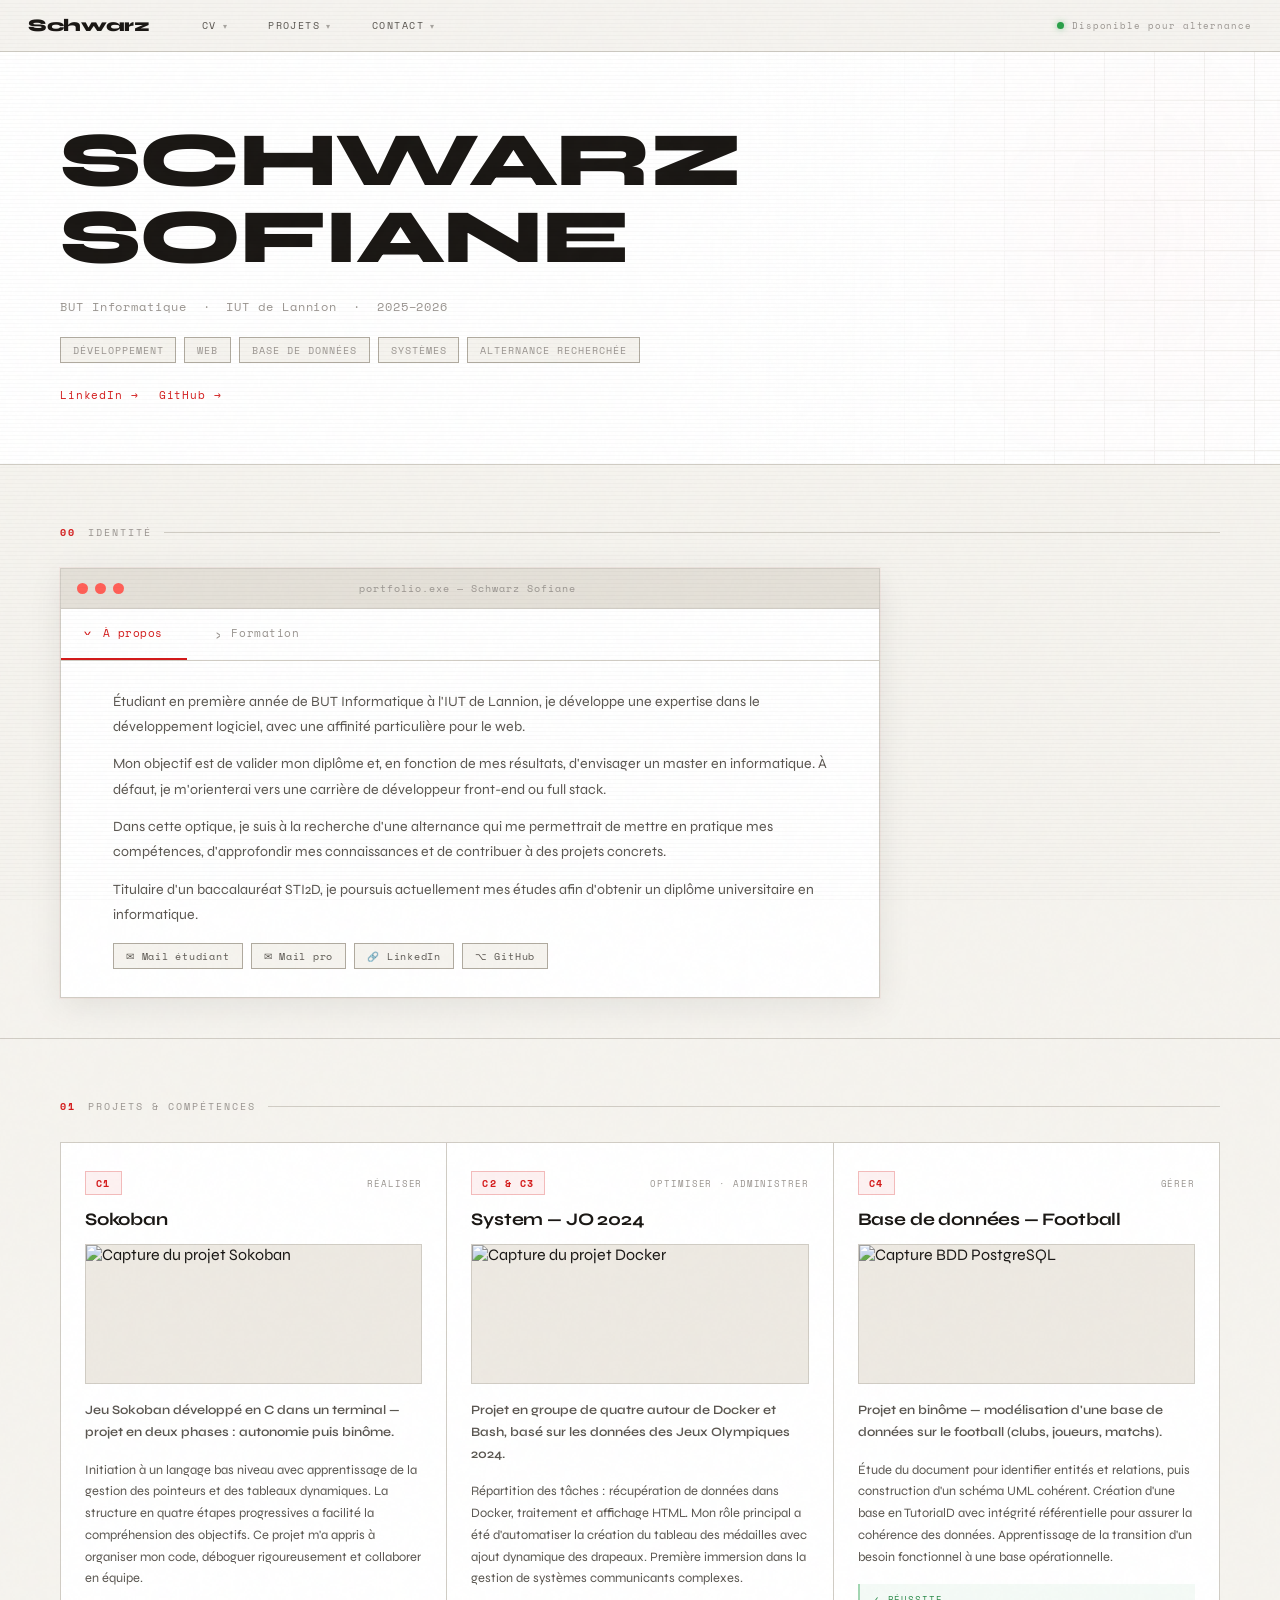
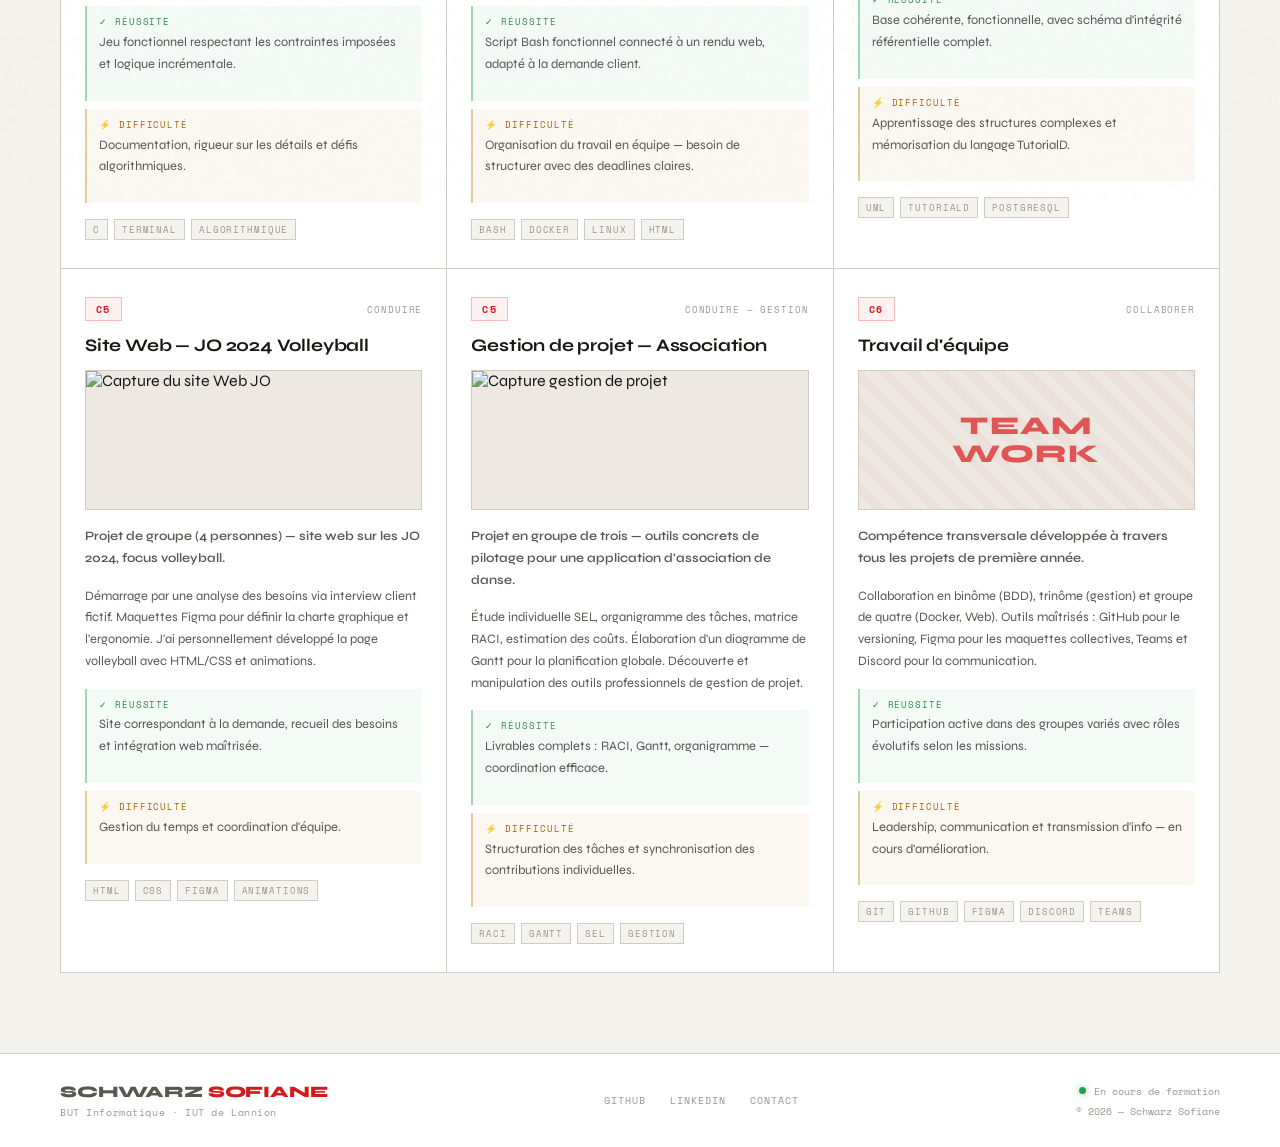
==== index.html @ cd6596d2 "Rename index copy.html to index.html" ====
<!DOCTYPE html>
<html lang="fr">

<head>
   <meta charset="UTF-8">
   <meta name="viewport" content="width=device-width, initial-scale=1.0">
   <title>Schwarz Sofiane — Portfolio</title>
   <link rel="preconnect" href="https://fonts.googleapis.com">
   <link rel="preconnect" href="https://fonts.gstatic.com" crossorigin>
   <link href="https://fonts.googleapis.com/css2?family=Space+Mono:ital,wght@0,400;0,700;1,400&family=Syne:wght@400;600;700;800&display=swap" rel="stylesheet">
   <link rel="stylesheet" href="style.css">
</head>

<body>


   <div class="grain"></div>
   <div class="scanlines"></div>


   <nav class="navbar">
      <div class="nav-logo"></span>Schwarz</div>
      <ul class="nav-list">

         <li class="nav-item">
            <span class="nav-trigger">CV <span class="nav-arrow">▾</span></span>
            <ul class="nav-dropdown">
               <li><a href="" download>Télécharger mon CV</a></li>
               <li><a href="" download>Lettre de motivation</a></li>
            </ul>
         </li>

         <li class="nav-item">
            <span class="nav-trigger">PROJETS <span class="nav-arrow">▾</span></span>
            <ul class="nav-dropdown">
               <li><a href="#Snake">Snake (C1)</a></li>
               <li><a href="#System">System (C2 & C3)</a></li>
               <li><a href="#BDD">Base de données (C4)</a></li>
               <li><a href="#Web">Site Web (C5)</a></li>
               <li><a href="#Equipe">Travail d'équipe (C6)</a></li>
            </ul>
         </li>

         <li class="nav-item">
            <span class="nav-trigger">CONTACT <span class="nav-arrow">▾</span></span>
            <ul class="nav-dropdown">
               <li><a href="https://www.linkedin.com/in/sofiane-schwarz-458031347/" target="_blank">LinkedIn</a></li>
               <li><a href="https://github.com/Whices" target="_blank">GitHub</a></li>
               <li><a href="mailto:sofiane.schwarz@etudiant.univ-rennes.fr">Mail étudiant</a></li>
               <li><a href="mailto:sofiane.schwarz@gmail.com">Mail pro</a></li>
            </ul>
         </li>

      </ul>
      <div class="nav-status">
         <span class="status-dot"></span> Disponible pour alternance
      </div>
   </nav>

   <header>
      <div class="header-inner">
         <h1 class="glitch" data-text="SCHWARZ SOFIANE">
            <span aria-hidden="true">SCHWARZ SOFIANE</span>
            SCHWARZ SOFIANE
            <span aria-hidden="true">SCHWARZ SOFIANE</span>
         </h1>
         <p class="header-sub">BUT Informatique &nbsp;·&nbsp; IUT de Lannion &nbsp;·&nbsp; 2025–2026</p>
         <div class="header-tags">
            <span class="tag">Développement</span>
            <span class="tag">Web</span>
            <span class="tag">Base de données</span>
            <span class="tag">Systèmes</span>
            <span class="tag">Alternance recherchée</span>
         </div>
         <div class="header-links">
            <a href="https://www.linkedin.com/in/sofiane-schwarz-458031347/" target="_blank" class="header-link">LinkedIn →</a>
            <a href="https://github.com/Whices" target="_blank" class="header-link">GitHub →</a>
         </div>
      </div>
      <div class="header-deco">
         <div class="deco-grid"></div>
      </div>
   </header>

   <main>

      <section class="about-section">
         <div class="section-label"><span class="label-num">00</span> Identité</div>

         <div class="window">
            <div class="window-bar">
               <div class="win-dots">
                  <span class="dot dot-red"></span>
                  <span class="dot dot-red"></span>
                  <span class="dot dot-red"></span>
               </div>
               <div class="win-title">portfolio.exe — Schwarz Sofiane</div>
               <div class="win-spacer"></div>
            </div>

            <div class="tabs">
               <input type="radio" name="tab" id="tab1" checked>
               <label for="tab1"><span class="tab-icon">›</span> À propos</label>

               <input type="radio" name="tab" id="tab2">
               <label for="tab2"><span class="tab-icon">›</span> Formation</label>

               <div class="content" id="content1">
                  <div class="content-inner">
                     <div class="content-icon"></div>
                     <div>
                        <p>
                           Étudiant en première année de BUT Informatique à l'IUT de Lannion, je développe une expertise
                           dans le développement logiciel, avec une affinité particulière pour le web.
                        </p>
                        <p>
                           Mon objectif est de valider mon diplôme et, en fonction de mes résultats, d'envisager un master
                           en informatique. À défaut, je m'orienterai vers une carrière de développeur front-end ou full stack.
                        </p>
                        <p>
                           Dans cette optique, je suis à la recherche d'une alternance qui me permettrait de mettre en pratique
                           mes compétences, d'approfondir mes connaissances et de contribuer à des projets concrets.
                        </p>
                        <p>
                           Titulaire d'un baccalauréat STI2D, je poursuis actuellement mes études afin d'obtenir un diplôme
                           universitaire en informatique.
                        </p>
                        <div class="contact-chips">
                           <a href="mailto:sofiane.schwarz@etudiant.univ-rennes.fr" class="chip">✉ Mail étudiant</a>
                           <a href="mailto:sofiane.schwarz@gmail.com" class="chip">✉ Mail pro</a>
                           <a href="https://www.linkedin.com/in/sofiane-schwarz-458031347/" target="_blank" class="chip">🔗 LinkedIn</a>
                           <a href="https://github.com/Whices" target="_blank" class="chip">⌥ GitHub</a>
                        </div>
                     </div>
                  </div>
               </div>

               <div class="content" id="content2">
                  <div class="content-inner">
                     <div class="content-icon"></div>
                     <div>
                        <p>
                           Le BUT Informatique est une formation professionnalisante en trois ans, visant à former des
                           spécialistes polyvalents. La première année m'a permis d'acquérir des bases solides : développement
                           en C, HTML/CSS, SQL, scripting Bash et gestion de projet.
                        </p>
                        <p>Deux parcours de spécialisation m'intéressent :</p>
                        <ul class="formation-list">
                           <li><span class="li-bullet">A</span> Réalisation d'applications — web, mobile, front-end & back-end</li>
                           <li><span class="li-bullet">C</span> Systèmes d'information & data — collecte, traitement, IA</li>
                        </ul>
                        <p>
                           À l'issue du BUT, je souhaite poursuivre en master ou m'orienter vers un poste de développeur
                           web front-end ou full-stack, idéalement en alternance dès la deuxième année.
                        </p>
                        <a class="content-link" href="https://iut-lannion.univ-rennes.fr" target="_blank">
                           iut-lannion.univ-rennes.fr →
                        </a>
                     </div>
                  </div>
               </div>
            </div>
         </div>
      </section>


      <section class="skills-section">
         <div class="section-label"><span class="label-num">01</span> Projets & Compétences</div>

         <div class="cards-grid">

            <!-- SNAKE / C1 -->
            <article class="card" id="Snake" style="--card-delay:0s">
               <div class="card-header">
                  <div class="card-num">C1</div>
                  <div class="card-tag">Réaliser</div>
               </div>
               <h2>Sokoban</h2>
               <div class="card-img-wrap">
                  <img src="Picture/Project/Proj_sokoban.png" alt="Capture du projet Sokoban" loading="lazy">
               </div>
               <p class="card-lead">
                  Jeu Sokoban développé en C dans un terminal — projet en deux phases : autonomie puis binôme.
               </p>
               <p>
                  Initiation à un langage bas niveau avec apprentissage de la gestion des pointeurs et des tableaux
                  dynamiques. La structure en quatre étapes progressives a facilité la compréhension des objectifs.
                  Ce projet m'a appris à organiser mon code, déboguer rigoureusement et collaborer en équipe.
               </p>
               <div class="card-feedback">
                  <div class="feedback-item success">
                     <span class="feedback-label">✓ Réussite</span>
                     <p>Jeu fonctionnel respectant les contraintes imposées et logique incrémentale.</p>
                  </div>
                  <div class="feedback-item difficulty">
                     <span class="feedback-label">⚡ Difficulté</span>
                     <p>Documentation, rigueur sur les détails et défis algorithmiques.</p>
                  </div>
               </div>
               <div class="card-tech"><span>C</span><span>Terminal</span><span>Algorithmique</span></div>
            </article>

            <article class="card" id="System" style="--card-delay:0.05s">
               <div class="card-header">
                  <div class="card-num">C2 & C3</div>
                  <div class="card-tag">Optimiser · Administrer</div>
               </div>
               <h2>System — JO 2024</h2>
               <div class="card-img-wrap">
                  <img src="Picture/Project/Proj_docker.jpg" alt="Capture du projet Docker" loading="lazy">
               </div>
               <p class="card-lead">
                  Projet en groupe de quatre autour de Docker et Bash, basé sur les données des Jeux Olympiques 2024.
               </p>
               <p>
                  Répartition des tâches : récupération de données dans Docker, traitement et affichage HTML.
                  Mon rôle principal a été d'automatiser la création du tableau des médailles avec ajout dynamique
                  des drapeaux. Première immersion dans la gestion de systèmes communicants complexes.
               </p>
               <div class="card-feedback">
                  <div class="feedback-item success">
                     <span class="feedback-label">✓ Réussite</span>
                     <p>Script Bash fonctionnel connecté à un rendu web, adapté à la demande client.</p>
                  </div>
                  <div class="feedback-item difficulty">
                     <span class="feedback-label">⚡ Difficulté</span>
                     <p>Organisation du travail en équipe — besoin de structurer avec des deadlines claires.</p>
                  </div>
               </div>
               <div class="card-tech"><span>Bash</span><span>Docker</span><span>Linux</span><span>HTML</span></div>
            </article>

            <article class="card" id="BDD" style="--card-delay:0.1s">
               <div class="card-header">
                  <div class="card-num">C4</div>
                  <div class="card-tag">Gérer</div>
               </div>
               <h2>Base de données — Football</h2>
               <div class="card-img-wrap">
                  <img src="Picture/Project/Proj_postgreSQL.png" alt="Capture BDD PostgreSQL" loading="lazy">
               </div>
               <p class="card-lead">
                  Projet en binôme — modélisation d'une base de données sur le football (clubs, joueurs, matchs).
               </p>
               <p>
                  Étude du document pour identifier entités et relations, puis construction d'un schéma UML cohérent.
                  Création d'une base en TutorialD avec intégrité référentielle pour assurer la cohérence des données.
                  Apprentissage de la transition d'un besoin fonctionnel à une base opérationnelle.
               </p>
               <div class="card-feedback">
                  <div class="feedback-item success">
                     <span class="feedback-label">✓ Réussite</span>
                     <p>Base cohérente, fonctionnelle, avec schéma d'intégrité référentielle complet.</p>
                  </div>
                  <div class="feedback-item difficulty">
                     <span class="feedback-label">⚡ Difficulté</span>
                     <p>Apprentissage des structures complexes et mémorisation du langage TutorialD.</p>
                  </div>
               </div>
               <div class="card-tech"><span>UML</span><span>TutorialD</span><span>PostgreSQL</span></div>
            </article>

            <article class="card" id="Web" style="--card-delay:0.15s">
               <div class="card-header">
                  <div class="card-num">C5</div>
                  <div class="card-tag">Conduire</div>
               </div>
               <h2>Site Web — JO 2024 Volleyball</h2>
               <div class="card-img-wrap">
                  <img src="Picture/Project/Proj_web.jpg" alt="Capture du site Web JO" loading="lazy">
               </div>
               <p class="card-lead">
                  Projet de groupe (4 personnes) — site web sur les JO 2024, focus volleyball.
               </p>
               <p>
                  Démarrage par une analyse des besoins via interview client fictif. Maquettes Figma pour définir
                  la charte graphique et l'ergonomie. J'ai personnellement développé la page volleyball avec
                  HTML/CSS et animations.
               </p>
               <div class="card-feedback">
                  <div class="feedback-item success">
                     <span class="feedback-label">✓ Réussite</span>
                     <p>Site correspondant à la demande, recueil des besoins et intégration web maîtrisée.</p>
                  </div>
                  <div class="feedback-item difficulty">
                     <span class="feedback-label">⚡ Difficulté</span>
                     <p>Gestion du temps et coordination d'équipe.</p>
                  </div>
               </div>
               <div class="card-tech"><span>HTML</span><span>CSS</span><span>Figma</span><span>Animations</span></div>
            </article>

            <article class="card" id="GestionP" style="--card-delay:0.2s">
               <div class="card-header">
                  <div class="card-num">C5</div>
                  <div class="card-tag">Conduire — Gestion</div>
               </div>
               <h2>Gestion de projet — Association</h2>
               <div class="card-img-wrap">
                  <img src="Picture/Project/Proj_gestion.png" alt="Capture gestion de projet" loading="lazy">
               </div>
               <p class="card-lead">
                  Projet en groupe de trois — outils concrets de pilotage pour une application d'association de danse.
               </p>
               <p>
                  Étude individuelle SEL, organigramme des tâches, matrice RACI, estimation des coûts.
                  Élaboration d'un diagramme de Gantt pour la planification globale. Découverte et manipulation
                  des outils professionnels de gestion de projet.
               </p>
               <div class="card-feedback">
                  <div class="feedback-item success">
                     <span class="feedback-label">✓ Réussite</span>
                     <p>Livrables complets : RACI, Gantt, organigramme — coordination efficace.</p>
                  </div>
                  <div class="feedback-item difficulty">
                     <span class="feedback-label">⚡ Difficulté</span>
                     <p>Structuration des tâches et synchronisation des contributions individuelles.</p>
                  </div>
               </div>
               <div class="card-tech"><span>RACI</span><span>Gantt</span><span>SEL</span><span>Gestion</span></div>
            </article>

            <article class="card" id="Equipe" style="--card-delay:0.25s">
               <div class="card-header">
                  <div class="card-num">C6</div>
                  <div class="card-tag">Collaborer</div>
               </div>
               <h2>Travail d'équipe</h2>
               <div class="card-img-wrap no-img">
                  <div class="no-img-placeholder">
                     <span>TEAM<br>WORK</span>
                  </div>
               </div>
               <p class="card-lead">
                  Compétence transversale développée à travers tous les projets de première année.
               </p>
               <p>
                  Collaboration en binôme (BDD), trinôme (gestion) et groupe de quatre (Docker, Web).
                  Outils maîtrisés : GitHub pour le versioning, Figma pour les maquettes collectives,
                  Teams et Discord pour la communication.
               </p>
               <div class="card-feedback">
                  <div class="feedback-item success">
                     <span class="feedback-label">✓ Réussite</span>
                     <p>Participation active dans des groupes variés avec rôles évolutifs selon les missions.</p>
                  </div>
                  <div class="feedback-item difficulty">
                     <span class="feedback-label">⚡ Difficulté</span>
                     <p>Leadership, communication et transmission d'info — en cours d'amélioration.</p>
                  </div>
               </div>
               <div class="card-tech"><span>Git</span><span>GitHub</span><span>Figma</span><span>Discord</span><span>Teams</span></div>
            </article>

         </div>
      </section>

   </main>

   <!-- ===== FOOTER ===== -->
   <footer>
      <div class="footer-inner">
         <div class="footer-col">
            <span class="footer-logo">SCHWARZ<span class="accent"> SOFIANE</span></span>
            <p class="footer-sub">BUT Informatique · IUT de Lannion</p>
         </div>
         <div class="footer-col footer-links-col">
            <a href="https://github.com/Whices" target="_blank">GitHub</a>
            <a href="https://www.linkedin.com/in/sofiane-schwarz-458031347/" target="_blank">LinkedIn</a>
            <a href="mailto:sofiane.schwarz@gmail.com">Contact</a>
         </div>
         <div class="footer-col footer-right">
            <div class="footer-status">
               <span class="status-dot"></span> En cours de formation
            </div>
            <p class="footer-copy">© 2026 — Schwarz Sofiane</p>
         </div>
      </div>
   </footer>

</body>
</html>
---- style.css ----
*, *::before, *::after {
   margin: 0;
   padding: 0;
   box-sizing: border-box;
}

:root {
   --red: #d41a1a;
   --red-dim: #e05555;
   --red-glow: rgba(212, 26, 26, 0.08);
   --red-soft: rgba(212, 26, 26, 0.06);
   --cyan: #0077aa;
   --cyan-soft: rgba(0, 119, 170, 0.08);
   --bg: #f5f3ee;
   --bg-2: #ede9e2;
   --bg-3: #e4e0d8;
   --bg-white: #ffffff;
   --border: #d0ccc4;
   --border-dark: #b0aa9f;
   --text: #1a1714;
   --text-dim: #5a5650;
   --text-muted: #9a9590;
   --font-display: 'Syne', sans-serif;
   --font-mono: 'Space Mono', monospace;
}

html { scroll-behavior: smooth; }

body {
   font-family: var(--font-display);
   background: var(--bg);
   color: var(--text);
   min-height: 100vh;
   overflow-x: hidden;
   position: relative;
}

a { color: inherit; text-decoration: none; }

/* ===========================
   GRAIN — très léger sur fond clair
   =========================== */
.grain {
   position: fixed;
   inset: -200%;
   width: 400%;
   height: 400%;
   background-image: url("data:image/svg+xml,%3Csvg viewBox='0 0 256 256' xmlns='http://www.w3.org/2000/svg'%3E%3Cfilter id='noise'%3E%3CfeTurbulence type='fractalNoise' baseFrequency='0.9' numOctaves='4' stitchTiles='stitch'/%3E%3C/filter%3E%3Crect width='100%25' height='100%25' filter='url(%23noise)'/%3E%3C/svg%3E");
   opacity: 0.018;
   pointer-events: none;
   z-index: 9999;
   animation: grain-move 8s steps(10) infinite;
}

@keyframes grain-move {
   0%   { transform: translate(0,0); }
   10%  { transform: translate(-5%,-10%); }
   20%  { transform: translate(-15%,5%); }
   30%  { transform: translate(7%,-25%); }
   40%  { transform: translate(-5%,25%); }
   50%  { transform: translate(-15%,10%); }
   60%  { transform: translate(15%,0); }
   70%  { transform: translate(0,15%); }
   80%  { transform: translate(3%,35%); }
   90%  { transform: translate(-10%,10%); }
   100% { transform: translate(0,0); }
}

/* ===========================
   SCANLINES — subtil sur fond clair
   =========================== */
.scanlines {
   position: fixed;
   inset: 0;
   background: repeating-linear-gradient(
      to bottom,
      transparent 0px,
      transparent 3px,
      rgba(0,0,0,0.018) 3px,
      rgba(0,0,0,0.018) 4px
   );
   pointer-events: none;
   z-index: 9998;
}

/* ===========================
   NAVBAR
   =========================== */
.navbar {
   position: fixed;
   top: 0; left: 0; right: 0;
   z-index: 100;
   display: flex;
   align-items: center;
   height: 52px;
   background: rgba(245, 243, 238, 0.94);
   backdrop-filter: blur(14px);
   -webkit-backdrop-filter: blur(14px);
   border-bottom: 1px solid var(--border);
   padding: 0 28px;
}

.nav-logo {
   font-family: var(--font-display);
   font-weight: 800;
   font-size: 1.1rem;
   letter-spacing: -0.02em;
   margin-right: 32px;
   flex-shrink: 0;
   color: var(--text);
}

.accent { color: var(--red); }

.nav-list {
   display: flex;
   list-style: none;
   flex: 1;
}

.nav-item { position: relative; }

.nav-trigger {
   display: flex;
   align-items: center;
   gap: 6px;
   padding: 0 20px;
   height: 52px;
   font-family: var(--font-mono);
   font-size: 0.62rem;
   letter-spacing: 0.15em;
   text-transform: uppercase;
   color: var(--text-dim);
   cursor: pointer;
   transition: color 0.2s;
   user-select: none;
   white-space: nowrap;
}

.nav-trigger:hover { color: var(--red); }

.nav-arrow {
   font-size: 0.5rem;
   opacity: 0.5;
   transition: transform 0.2s;
}

.nav-item:hover .nav-arrow { transform: rotate(180deg); }

.nav-dropdown {
   display: none;
   position: absolute;
   top: 52px; left: 0;
   min-width: 220px;
   background: rgba(255,255,255,0.98);
   backdrop-filter: blur(16px);
   border: 1px solid var(--border);
   border-top: 2px solid var(--red);
   list-style: none;
   padding: 8px 0;
   box-shadow: 0 16px 36px rgba(0,0,0,0.1);
   animation: dropdown-in 0.15s ease;
}

@keyframes dropdown-in {
   from { opacity: 0; transform: translateY(-6px); }
   to   { opacity: 1; transform: translateY(0); }
}

.nav-item:hover .nav-dropdown { display: block; }

.nav-dropdown li a {
   display: block;
   padding: 10px 20px;
   font-family: var(--font-mono);
   font-size: 0.65rem;
   letter-spacing: 0.05em;
   color: var(--text-dim);
   transition: all 0.15s;
}

.nav-dropdown li a:hover {
   color: var(--red);
   background: var(--red-soft);
   padding-left: 26px;
}

.nav-status {
   display: flex;
   align-items: center;
   gap: 8px;
   font-family: var(--font-mono);
   font-size: 0.58rem;
   letter-spacing: 0.1em;
   color: var(--text-muted);
   white-space: nowrap;
}

/* ===========================
   HEADER
   =========================== */
header {
   position: relative;
   min-height: 420px;
   display: flex;
   align-items: center;
   overflow: hidden;
   border-bottom: 1px solid var(--border);
   padding-top: 52px;
   background: var(--bg-white);
}

.header-inner {
   position: relative;
   z-index: 2;
   padding: 70px 60px 60px;
   flex: 1;
}

/* === GLITCH (version claire) === */
.glitch {
   position: relative;
   font-family: var(--font-display);
   font-weight: 800;
   font-size: clamp(2.6rem, 6vw, 5rem);
   line-height: 1;
   letter-spacing: -0.02em;
   color: var(--text);
   margin-bottom: 22px;
   display: inline-block;
}

.glitch span {
   position: absolute;
   top: 0; left: 0;
   width: 100%; height: 100%;
}

.glitch span:first-child {
   color: var(--red);
   animation: glitch-1 3.5s infinite steps(1);
   clip-path: polygon(0 0, 100% 0, 100% 35%, 0 35%);
   opacity: 0;
}

.glitch span:last-child {
   color: var(--cyan);
   animation: glitch-2 3.5s infinite steps(1);
   clip-path: polygon(0 65%, 100% 65%, 100% 100%, 0 100%);
   opacity: 0;
}

@keyframes glitch-1 {
   0%, 92%, 100% { opacity: 0; transform: translate(0); }
   93%  { opacity: 1; transform: translate(-3px, 1px); }
   94%  { opacity: 1; transform: translate(3px, -1px); }
   95%  { opacity: 0; }
   97%  { opacity: 1; transform: translate(-2px, 2px); }
   98%  { opacity: 0; }
}

@keyframes glitch-2 {
   0%, 92%, 100% { opacity: 0; transform: translate(0); }
   93%  { opacity: 1; transform: translate(3px, 1px); }
   94%  { opacity: 1; transform: translate(-3px, -1px); }
   95%  { opacity: 0; }
   97%  { opacity: 1; transform: translate(2px, 2px); }
   98%  { opacity: 0; }
}

.header-sub {
   font-family: var(--font-mono);
   font-size: 0.72rem;
   color: var(--text-muted);
   letter-spacing: 0.08em;
   margin-bottom: 22px;
}

.header-tags {
   display: flex;
   gap: 8px;
   flex-wrap: wrap;
   margin-bottom: 24px;
}

.tag {
   font-family: var(--font-mono);
   font-size: 0.6rem;
   letter-spacing: 0.1em;
   text-transform: uppercase;
   padding: 5px 12px;
   border: 1px solid var(--border-dark);
   color: var(--text-muted);
   background: var(--bg);
   transition: all 0.2s;
}

.tag:hover {
   border-color: var(--red);
   color: var(--red);
   background: var(--red-soft);
}

.header-links { display: flex; gap: 20px; }

.header-link {
   font-family: var(--font-mono);
   font-size: 0.68rem;
   letter-spacing: 0.08em;
   color: var(--red);
   border-bottom: 1px solid transparent;
   transition: border-color 0.2s;
}

.header-link:hover { border-bottom-color: var(--red); }

/* Deco grid claire */
.header-deco {
   position: absolute;
   right: 0; top: 0; bottom: 0;
   width: 45%;
   z-index: 1;
   background: linear-gradient(90deg, #fff, transparent 40%);
}

.deco-grid {
   position: absolute;
   inset: 0;
   background-image:
      linear-gradient(var(--border) 1px, transparent 1px),
      linear-gradient(90deg, var(--border) 1px, transparent 1px);
   background-size: 50px 50px;
   mask-image: linear-gradient(to left, rgba(0,0,0,0.3), transparent 80%);
}

.deco-grid::after {
   content: '';
   position: absolute;
   inset: 0;
   background: radial-gradient(circle at 70% 50%, var(--red-glow), transparent 60%);
}

/* ===========================
   MAIN
   =========================== */
main { padding: 0 0 80px; }

/* ===========================
   SECTION LABELS
   =========================== */
.section-label {
   font-family: var(--font-mono);
   font-size: 0.62rem;
   letter-spacing: 0.2em;
   text-transform: uppercase;
   color: var(--text-muted);
   margin-bottom: 28px;
   display: flex;
   align-items: center;
   gap: 12px;
}

.section-label::after {
   content: '';
   flex: 1;
   height: 1px;
   background: var(--border);
}

.label-num { color: var(--red); font-weight: 700; }

/* ===========================
   ABOUT SECTION
   =========================== */
.about-section {
   padding: 60px 60px 40px;
   border-bottom: 1px solid var(--border);
   background: var(--bg);
}

/* ===========================
   WINDOW
   =========================== */
.window {
   background: var(--bg-white);
   border: 1px solid var(--border);
   box-shadow:
      0 0 0 1px rgba(212,26,26,0.04),
      0 8px 32px rgba(0,0,0,0.08);
   max-width: 820px;
}

.window-bar {
   display: flex;
   align-items: center;
   padding: 12px 16px;
   background: var(--bg-3);
   border-bottom: 1px solid var(--border);
}

.win-dots { display: flex; gap: 7px; }

.dot { width: 11px; height: 11px; border-radius: 50%; }
.dot-red    { background: #ff5f57; }
.dot-yellow { background: #febc2e; }
.dot-green  { background: #28c840; }

.win-title {
   flex: 1;
   text-align: center;
   font-family: var(--font-mono);
   font-size: 0.62rem;
   color: var(--text-muted);
   letter-spacing: 0.1em;
}

.win-spacer { width: 52px; }

/* ===========================
   TABS
   =========================== */
.tabs input { display: none; }

.tabs label {
   display: inline-flex;
   align-items: center;
   gap: 8px;
   padding: 14px 24px;
   font-family: var(--font-mono);
   font-size: 0.68rem;
   letter-spacing: 0.05em;
   color: var(--text-muted);
   cursor: pointer;
   border-bottom: 2px solid transparent;
   transition: all 0.2s;
   user-select: none;
}

.tabs label:hover { color: var(--text); }

#tab1:checked ~ label[for="tab1"],
#tab2:checked ~ label[for="tab2"] {
   color: var(--red);
   border-bottom-color: var(--red);
}

.tab-icon {
   font-size: 0.9rem;
   transition: transform 0.2s;
}

#tab1:checked ~ label[for="tab1"] .tab-icon,
#tab2:checked ~ label[for="tab2"] .tab-icon {
   transform: rotate(90deg);
}

.content {
   display: none;
   padding: 28px;
   border-top: 1px solid var(--border);
   animation: fade-in 0.25s ease;
}

@keyframes fade-in {
   from { opacity: 0; transform: translateY(6px); }
   to   { opacity: 1; transform: translateY(0); }
}

#tab1:checked ~ #content1,
#tab2:checked ~ #content2 { display: block; }

.content-inner {
   display: flex;
   gap: 24px;
   align-items: flex-start;
}

.content-icon {
   font-size: 1.5rem;
   flex-shrink: 0;
   margin-top: 2px;
   opacity: 0.6;
}

.content-inner p {
   font-size: 0.88rem;
   line-height: 1.8;
   color: var(--text-dim);
   margin-bottom: 12px;
}

.formation-list {
   list-style: none;
   margin: 10px 0 14px;
}

.formation-list li {
   display: flex;
   align-items: center;
   gap: 12px;
   font-size: 0.86rem;
   color: var(--text-dim);
   padding: 8px 0;
   border-bottom: 1px solid var(--border);
}

.li-bullet {
   font-family: var(--font-mono);
   font-size: 0.65rem;
   font-weight: 700;
   background: var(--red);
   color: white;
   width: 22px; height: 22px;
   display: flex;
   align-items: center;
   justify-content: center;
   flex-shrink: 0;
}

.contact-chips {
   display: flex;
   flex-wrap: wrap;
   gap: 8px;
   margin-top: 16px;
}

.chip {
   font-family: var(--font-mono);
   font-size: 0.6rem;
   letter-spacing: 0.08em;
   padding: 5px 12px;
   border: 1px solid var(--border-dark);
   color: var(--text-dim);
   background: var(--bg);
   transition: all 0.2s;
}

.chip:hover {
   border-color: var(--red);
   color: var(--red);
   background: var(--red-soft);
}

.content-link {
   display: inline-block;
   font-family: var(--font-mono);
   font-size: 0.68rem;
   color: var(--red);
   border-bottom: 1px solid transparent;
   transition: border-color 0.2s;
   margin-top: 6px;
}

.content-link:hover { border-bottom-color: var(--red); }

/* ===========================
   SKILLS SECTION
   =========================== */
.skills-section {
   padding: 60px 60px 0;
   background: var(--bg);
}

/* ===========================
   CARDS GRID
   =========================== */
.cards-grid {
   display: grid;
   grid-template-columns: repeat(3, 1fr);
   gap: 1px;
   background: var(--border);
   border: 1px solid var(--border);
}

/* ===========================
   CARD
   =========================== */
.card {
   background: var(--bg-white);
   padding: 28px 24px;
   position: relative;
   transition: background 0.25s;
   animation: card-in 0.5s ease both;
   animation-delay: var(--card-delay, 0s);
}

@keyframes card-in {
   from { opacity: 0; transform: translateY(16px); }
   to   { opacity: 1; transform: translateY(0); }
}

.card::before {
   content: '';
   position: absolute;
   inset: 0;
   background: linear-gradient(135deg, var(--red-glow), transparent 50%);
   opacity: 0;
   transition: opacity 0.3s;
   pointer-events: none;
}

.card:hover { background: #faf8f4; }
.card:hover::before { opacity: 1; }

/* Barre de couleur top sur hover */
.card::after {
   content: '';
   position: absolute;
   top: 0; left: 0; right: 0;
   height: 2px;
   background: var(--red);
   transform: scaleX(0);
   transform-origin: left;
   transition: transform 0.3s ease;
}

.card:hover::after { transform: scaleX(1); }

.card-header {
   display: flex;
   align-items: center;
   justify-content: space-between;
   margin-bottom: 14px;
}

.card-num {
   font-family: var(--font-mono);
   font-size: 0.6rem;
   font-weight: 700;
   letter-spacing: 0.15em;
   color: var(--red);
   background: var(--red-soft);
   border: 1px solid rgba(212,26,26,0.25);
   padding: 4px 10px;
}

.card-tag {
   font-family: var(--font-mono);
   font-size: 0.55rem;
   letter-spacing: 0.1em;
   text-transform: uppercase;
   color: var(--text-muted);
}

.card h2 {
   font-family: var(--font-display);
   font-size: 1.1rem;
   font-weight: 700;
   letter-spacing: -0.01em;
   margin-bottom: 14px;
   color: var(--text);
}

/* Card image */
.card-img-wrap {
   width: 100%;
   height: 140px;
   overflow: hidden;
   margin-bottom: 16px;
   background: var(--bg-2);
   border: 1px solid var(--border);
   position: relative;
}

.card-img-wrap img {
   width: 100%; height: 100%;
   object-fit: cover;
   filter: grayscale(20%) brightness(1.0);
   transition: filter 0.4s, transform 0.4s;
}

.card:hover .card-img-wrap img {
   filter: grayscale(0%) brightness(1.05);
   transform: scale(1.03);
}

.no-img-placeholder {
   width: 100%; height: 100%;
   display: flex;
   align-items: center;
   justify-content: center;
   background: repeating-linear-gradient(
      45deg,
      transparent,
      transparent 10px,
      rgba(212,26,26,0.04) 10px,
      rgba(212,26,26,0.04) 20px
   );
}

.no-img-placeholder span {
   font-family: var(--font-display);
   font-weight: 800;
   font-size: 1.6rem;
   letter-spacing: 0.05em;
   color: var(--red-dim);
   text-align: center;
   line-height: 1.1;
}

.card-lead {
   font-size: 0.83rem;
   font-weight: 600;
   color: var(--text-dim);
   margin-bottom: 10px;
   line-height: 1.6;
}

.card p {
   font-size: 0.8rem;
   line-height: 1.7;
   color: var(--text-dim);
   margin-bottom: 16px;
}

.card-feedback {
   display: flex;
   flex-direction: column;
   gap: 8px;
   margin-bottom: 16px;
}

.feedback-item {
   padding: 9px 12px;
   font-size: 0.76rem;
   line-height: 1.5;
   color: var(--text-dim);
}

.feedback-item.success {
   background: rgba(40, 160, 80, 0.05);
   border-left: 2px solid rgba(40, 160, 80, 0.4);
}

.feedback-item.difficulty {
   background: rgba(180, 120, 0, 0.05);
   border-left: 2px solid rgba(180, 120, 0, 0.35);
}

.feedback-label {
   display: block;
   font-family: var(--font-mono);
   font-size: 0.58rem;
   letter-spacing: 0.1em;
   text-transform: uppercase;
   margin-bottom: 3px;
}

.feedback-item.success .feedback-label  { color: #2a8a48; }
.feedback-item.difficulty .feedback-label { color: #a06010; }

.card-tech {
   display: flex;
   gap: 6px;
   flex-wrap: wrap;
}

.card-tech span {
   font-family: var(--font-mono);
   font-size: 0.55rem;
   letter-spacing: 0.1em;
   text-transform: uppercase;
   color: var(--text-muted);
   border: 1px solid var(--border);
   background: var(--bg);
   padding: 3px 7px;
   transition: all 0.2s;
}

.card:hover .card-tech span {
   border-color: var(--border-dark);
   color: var(--text-dim);
}

/* ===========================
   FOOTER
   =========================== */
footer {
   border-top: 1px solid var(--border);
   padding: 28px 60px;
   background: var(--bg-white);
}

.footer-inner {
   display: flex;
   align-items: center;
   justify-content: space-between;
   gap: 24px;
}

.footer-logo {
   font-family: var(--font-display);
   font-weight: 800;
   font-size: 1rem;
   letter-spacing: -0.01em;
   color: var(--text-dim);
}

.footer-sub {
   font-family: var(--font-mono);
   font-size: 0.6rem;
   color: var(--text-muted);
   letter-spacing: 0.06em;
   margin-top: 4px;
}

.footer-links-col { display: flex; gap: 24px; }

.footer-links-col a {
   font-family: var(--font-mono);
   font-size: 0.62rem;
   letter-spacing: 0.1em;
   text-transform: uppercase;
   color: var(--text-muted);
   transition: color 0.2s;
}

.footer-links-col a:hover { color: var(--red); }

.footer-right {
   display: flex;
   flex-direction: column;
   align-items: flex-end;
   gap: 6px;
}

.footer-status {
   display: flex;
   align-items: center;
   gap: 8px;
   font-family: var(--font-mono);
   font-size: 0.6rem;
   color: var(--text-muted);
}

.footer-copy {
   font-family: var(--font-mono);
   font-size: 0.6rem;
   color: var(--text-muted);
}

.status-dot {
   width: 7px; height: 7px;
   background: #28a048;
   border-radius: 50%;
   box-shadow: 0 0 6px rgba(40,160,72,0.5);
   animation: pulse-dot 2s ease-in-out infinite;
}

@keyframes pulse-dot {
   0%, 100% { opacity: 1; box-shadow: 0 0 6px rgba(40,160,72,0.5); }
   50%       { opacity: 0.6; box-shadow: 0 0 12px rgba(40,160,72,0.4); }
}

/* ===========================
   RESPONSIVE
   =========================== */
@media (max-width: 1200px) {
   .cards-grid { grid-template-columns: repeat(2, 1fr); }
}

@media (max-width: 800px) {
   .header-inner { padding: 80px 24px 50px; }
   .about-section,
   .skills-section { padding-left: 24px; padding-right: 24px; }
   .cards-grid { grid-template-columns: 1fr; }
   .header-deco { display: none; }
   .glitch { font-size: 2.2rem; }
   footer { padding: 24px; }
   .footer-inner { flex-direction: column; align-items: flex-start; }
   .footer-right { align-items: flex-start; }
   .nav-status { display: none; }
   .navbar { padding: 0 16px; }
}

@media (max-width: 500px) {
   .nav-trigger { padding: 0 12px; }
   .content-inner { flex-direction: column; }
}
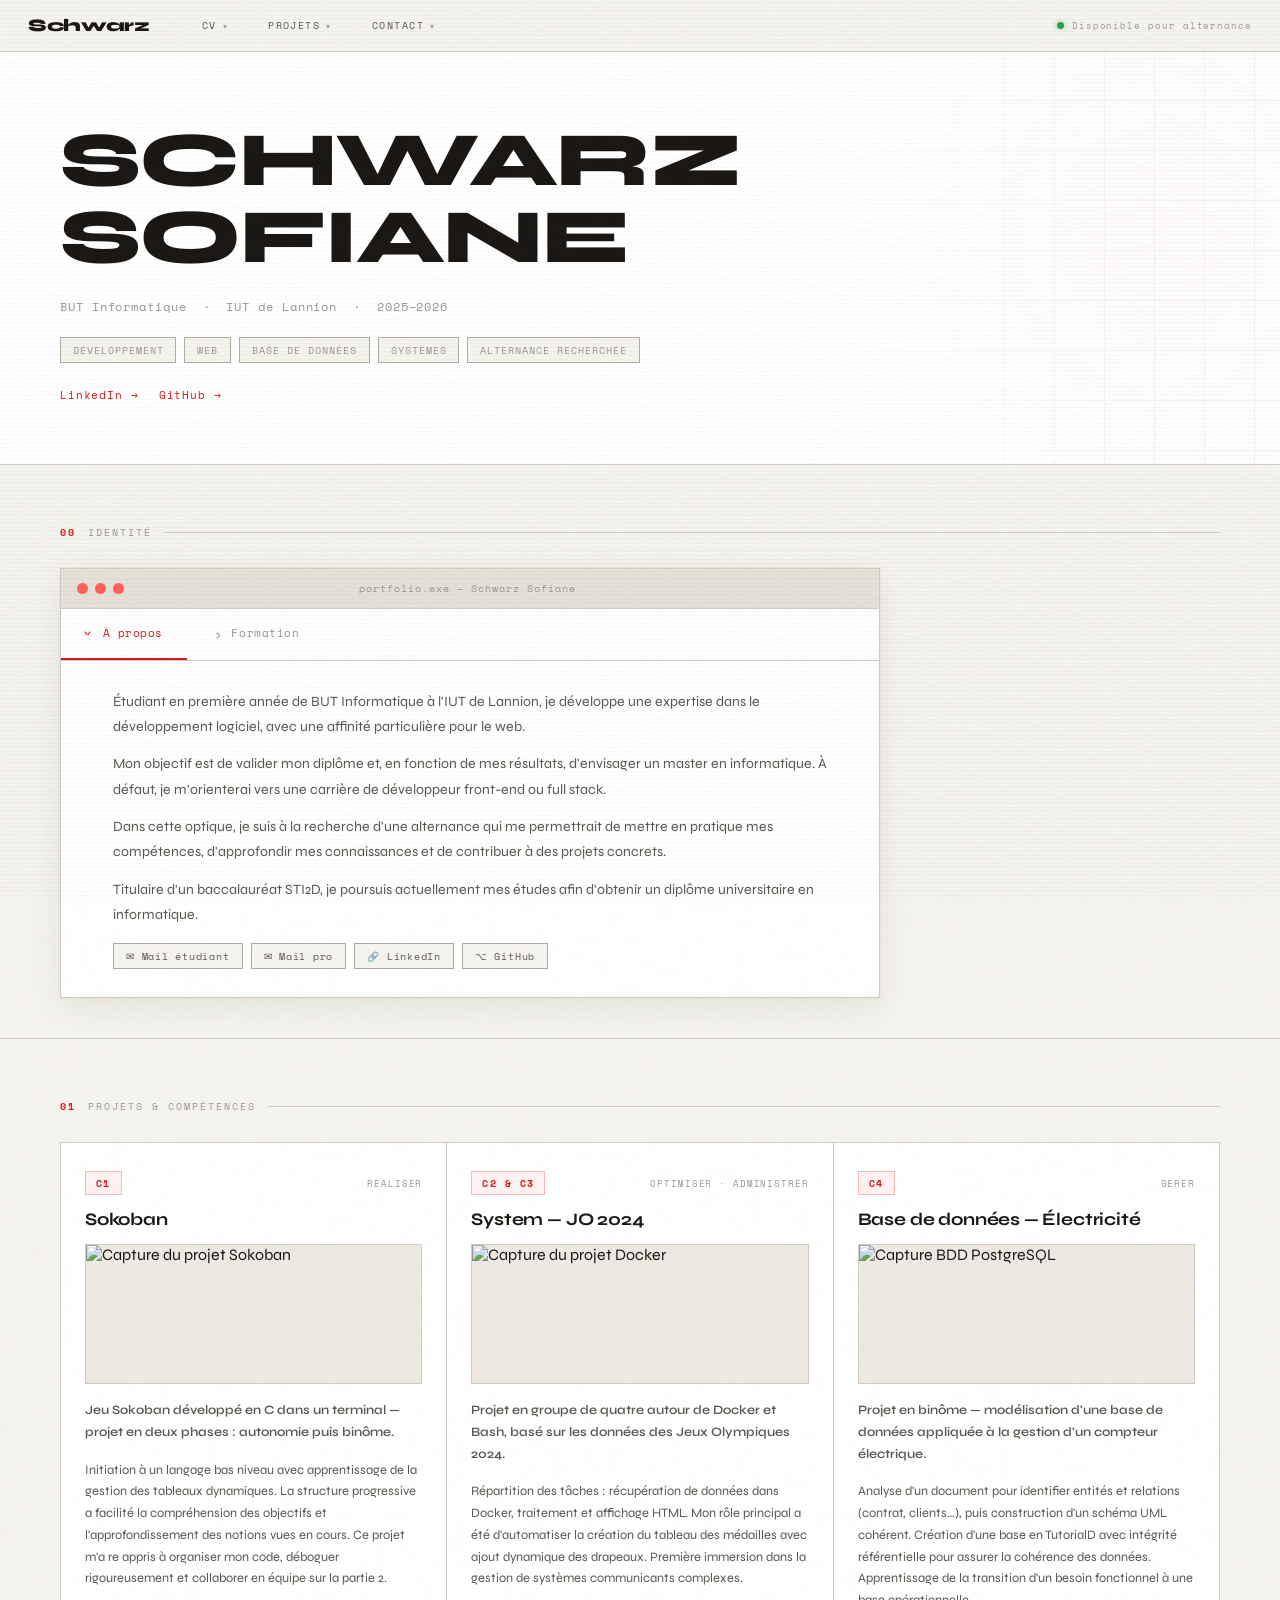
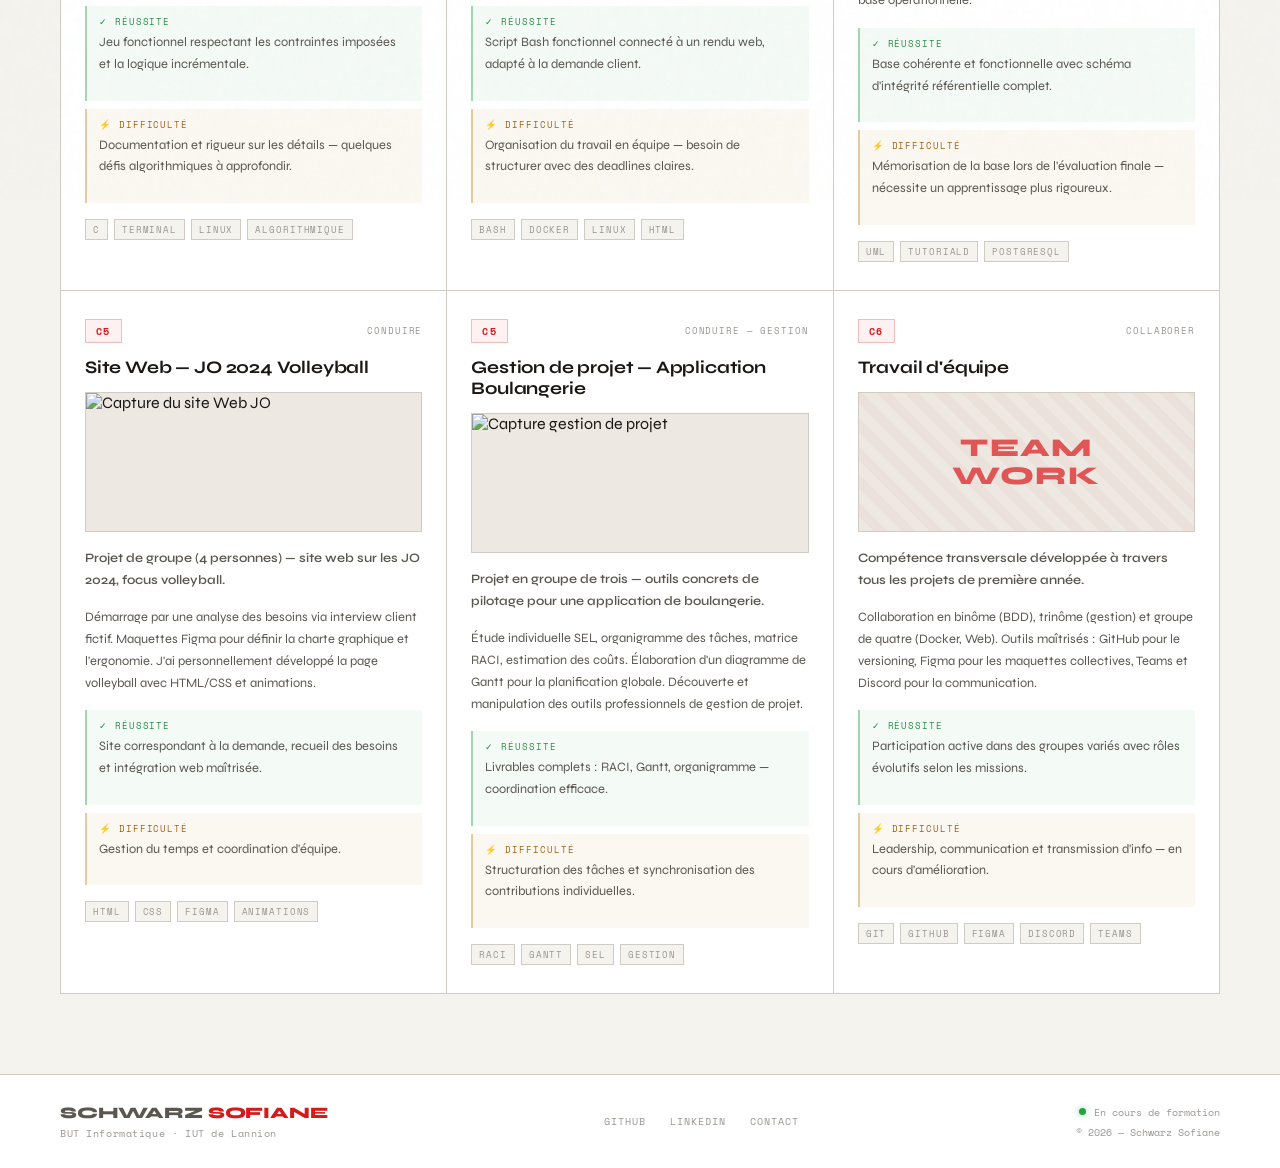
==== commit dd81efd7: "Update index.html" ====
--- a/index.html
+++ b/index.html
@@ -25,8 +25,8 @@
          <li class="nav-item">
             <span class="nav-trigger">CV <span class="nav-arrow">▾</span></span>
             <ul class="nav-dropdown">
-               <li><a href="" download>Télécharger mon CV</a></li>
-               <li><a href="" download>Lettre de motivation</a></li>
+               <li><a href="">Télécharger mon CV</a></li>
+               <li><a href="">Lettre de motivation</a></li>
             </ul>
          </li>
 
@@ -170,7 +170,7 @@
          <div class="cards-grid">
 
             <!-- SNAKE / C1 -->
-            <article class="card" id="Snake" style="--card-delay:0s">
+            <article class="card" id="Sokoban" style="--card-delay:0s">
                <div class="card-header">
                   <div class="card-num">C1</div>
                   <div class="card-tag">Réaliser</div>
@@ -183,21 +183,22 @@
                   Jeu Sokoban développé en C dans un terminal — projet en deux phases : autonomie puis binôme.
                </p>
                <p>
-                  Initiation à un langage bas niveau avec apprentissage de la gestion des pointeurs et des tableaux
-                  dynamiques. La structure en quatre étapes progressives a facilité la compréhension des objectifs.
-                  Ce projet m'a appris à organiser mon code, déboguer rigoureusement et collaborer en équipe.
-               </p>
-               <div class="card-feedback">
-                  <div class="feedback-item success">
-                     <span class="feedback-label">✓ Réussite</span>
-                     <p>Jeu fonctionnel respectant les contraintes imposées et logique incrémentale.</p>
-                  </div>
-                  <div class="feedback-item difficulty">
-                     <span class="feedback-label">⚡ Difficulté</span>
-                     <p>Documentation, rigueur sur les détails et défis algorithmiques.</p>
-                  </div>
-               </div>
-               <div class="card-tech"><span>C</span><span>Terminal</span><span>Algorithmique</span></div>
+                  Initiation à un langage bas niveau avec apprentissage de la gestion des tableaux
+                  dynamiques. La structure progressive a facilité la compréhension des objectifs et l'approfondissement
+                  des notions vues en cours. Ce projet m'a re appris à organiser mon code, déboguer rigoureusement et
+                  collaborer en équipe sur la partie 2.
+               </p>
+               <div class="card-feedback">
+                  <div class="feedback-item success">
+                     <span class="feedback-label">✓ Réussite</span>
+                     <p>Jeu fonctionnel respectant les contraintes imposées et la logique incrémentale.</p>
+                  </div>
+                  <div class="feedback-item difficulty">
+                     <span class="feedback-label">⚡ Difficulté</span>
+                     <p>Documentation et rigueur sur les détails — quelques défis algorithmiques à approfondir.</p>
+                  </div>
+               </div>
+               <div class="card-tech"><span>C</span><span>Terminal</span><span>Linux</span><span>Algorithmique</span></div>
             </article>
 
             <article class="card" id="System" style="--card-delay:0.05s">
@@ -235,26 +236,27 @@
                   <div class="card-num">C4</div>
                   <div class="card-tag">Gérer</div>
                </div>
-               <h2>Base de données — Football</h2>
+               <h2>Base de données — Électricité</h2>
                <div class="card-img-wrap">
                   <img src="Picture/Project/Proj_postgreSQL.png" alt="Capture BDD PostgreSQL" loading="lazy">
                </div>
                <p class="card-lead">
-                  Projet en binôme — modélisation d'une base de données sur le football (clubs, joueurs, matchs).
-               </p>
-               <p>
-                  Étude du document pour identifier entités et relations, puis construction d'un schéma UML cohérent.
-                  Création d'une base en TutorialD avec intégrité référentielle pour assurer la cohérence des données.
-                  Apprentissage de la transition d'un besoin fonctionnel à une base opérationnelle.
-               </p>
-               <div class="card-feedback">
-                  <div class="feedback-item success">
-                     <span class="feedback-label">✓ Réussite</span>
-                     <p>Base cohérente, fonctionnelle, avec schéma d'intégrité référentielle complet.</p>
-                  </div>
-                  <div class="feedback-item difficulty">
-                     <span class="feedback-label">⚡ Difficulté</span>
-                     <p>Apprentissage des structures complexes et mémorisation du langage TutorialD.</p>
+                  Projet en binôme — modélisation d'une base de données appliquée à la gestion d'un compteur électrique.
+               </p>
+               <p>
+                  Analyse d'un document pour identifier entités et relations (contrat, clients…), puis construction
+                  d'un schéma UML cohérent. Création d'une base en TutorialD avec intégrité référentielle pour
+                  assurer la cohérence des données. Apprentissage de la transition d'un besoin fonctionnel à une
+                  base opérationnelle.
+               </p>
+               <div class="card-feedback">
+                  <div class="feedback-item success">
+                     <span class="feedback-label">✓ Réussite</span>
+                     <p>Base cohérente et fonctionnelle avec schéma d'intégrité référentielle complet.</p>
+                  </div>
+                  <div class="feedback-item difficulty">
+                     <span class="feedback-label">⚡ Difficulté</span>
+                     <p>Mémorisation de la base lors de l'évaluation finale — nécessite un apprentissage plus rigoureux.</p>
                   </div>
                </div>
                <div class="card-tech"><span>UML</span><span>TutorialD</span><span>PostgreSQL</span></div>
@@ -295,12 +297,12 @@
                   <div class="card-num">C5</div>
                   <div class="card-tag">Conduire — Gestion</div>
                </div>
-               <h2>Gestion de projet — Association</h2>
+               <h2>Gestion de projet — Application Boulangerie</h2>
                <div class="card-img-wrap">
                   <img src="Picture/Project/Proj_gestion.png" alt="Capture gestion de projet" loading="lazy">
                </div>
                <p class="card-lead">
-                  Projet en groupe de trois — outils concrets de pilotage pour une application d'association de danse.
+                  Projet en groupe de trois — outils concrets de pilotage pour une application de boulangerie.
                </p>
                <p>
                   Étude individuelle SEL, organigramme des tâches, matrice RACI, estimation des coûts.
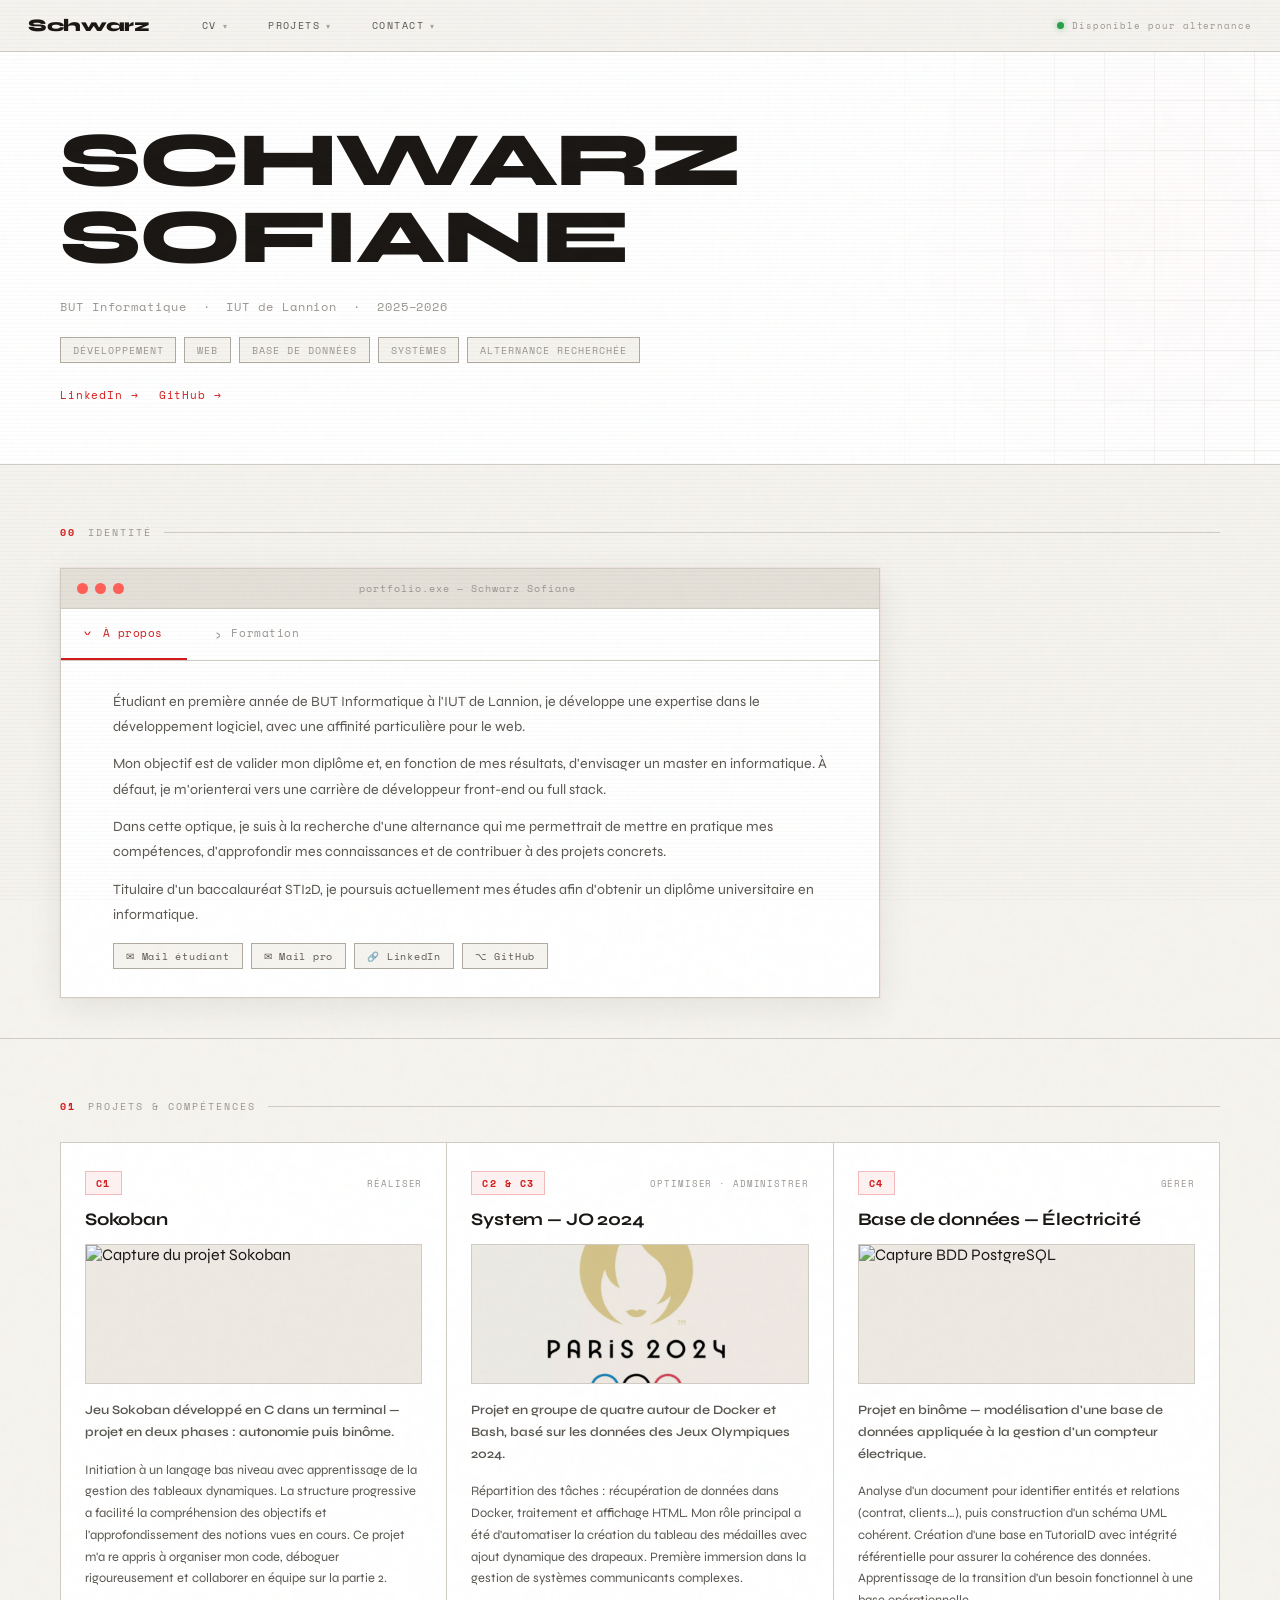
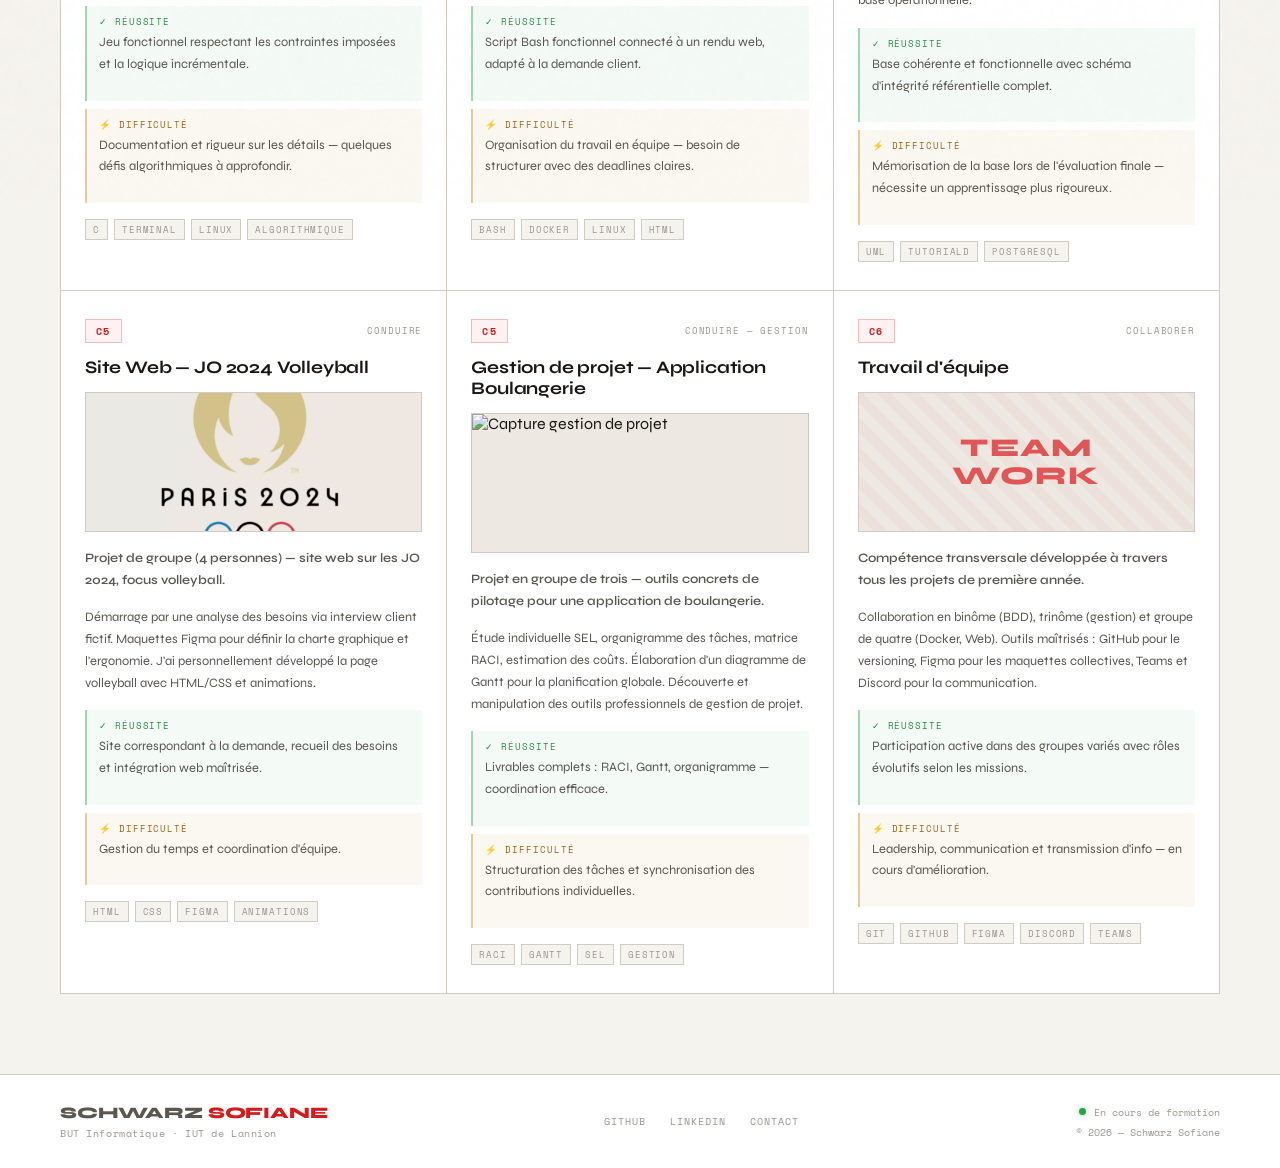
==== commit 6fd90079: "pusheeeeeeeee" ====
--- a/index.html
+++ b/index.html
@@ -33,7 +33,7 @@
          <li class="nav-item">
             <span class="nav-trigger">PROJETS <span class="nav-arrow">▾</span></span>
             <ul class="nav-dropdown">
-               <li><a href="#Snake">Snake (C1)</a></li>
+               <li><a href="#Sokoban">Sokoban (C1)</a></li>
                <li><a href="#System">System (C2 & C3)</a></li>
                <li><a href="#BDD">Base de données (C4)</a></li>
                <li><a href="#Web">Site Web (C5)</a></li>
@@ -208,7 +208,7 @@
                </div>
                <h2>System — JO 2024</h2>
                <div class="card-img-wrap">
-                  <img src="Picture/Project/Proj_docker.jpg" alt="Capture du projet Docker" loading="lazy">
+                  <img src="./jo2024.webp" alt="Capture du projet Docker" loading="lazy">
                </div>
                <p class="card-lead">
                   Projet en groupe de quatre autour de Docker et Bash, basé sur les données des Jeux Olympiques 2024.
@@ -269,7 +269,7 @@
                </div>
                <h2>Site Web — JO 2024 Volleyball</h2>
                <div class="card-img-wrap">
-                  <img src="Picture/Project/Proj_web.jpg" alt="Capture du site Web JO" loading="lazy">
+                  <img src="./jo2024.webp" alt="Capture du site Web JO" loading="lazy">
                </div>
                <p class="card-lead">
                   Projet de groupe (4 personnes) — site web sur les JO 2024, focus volleyball.
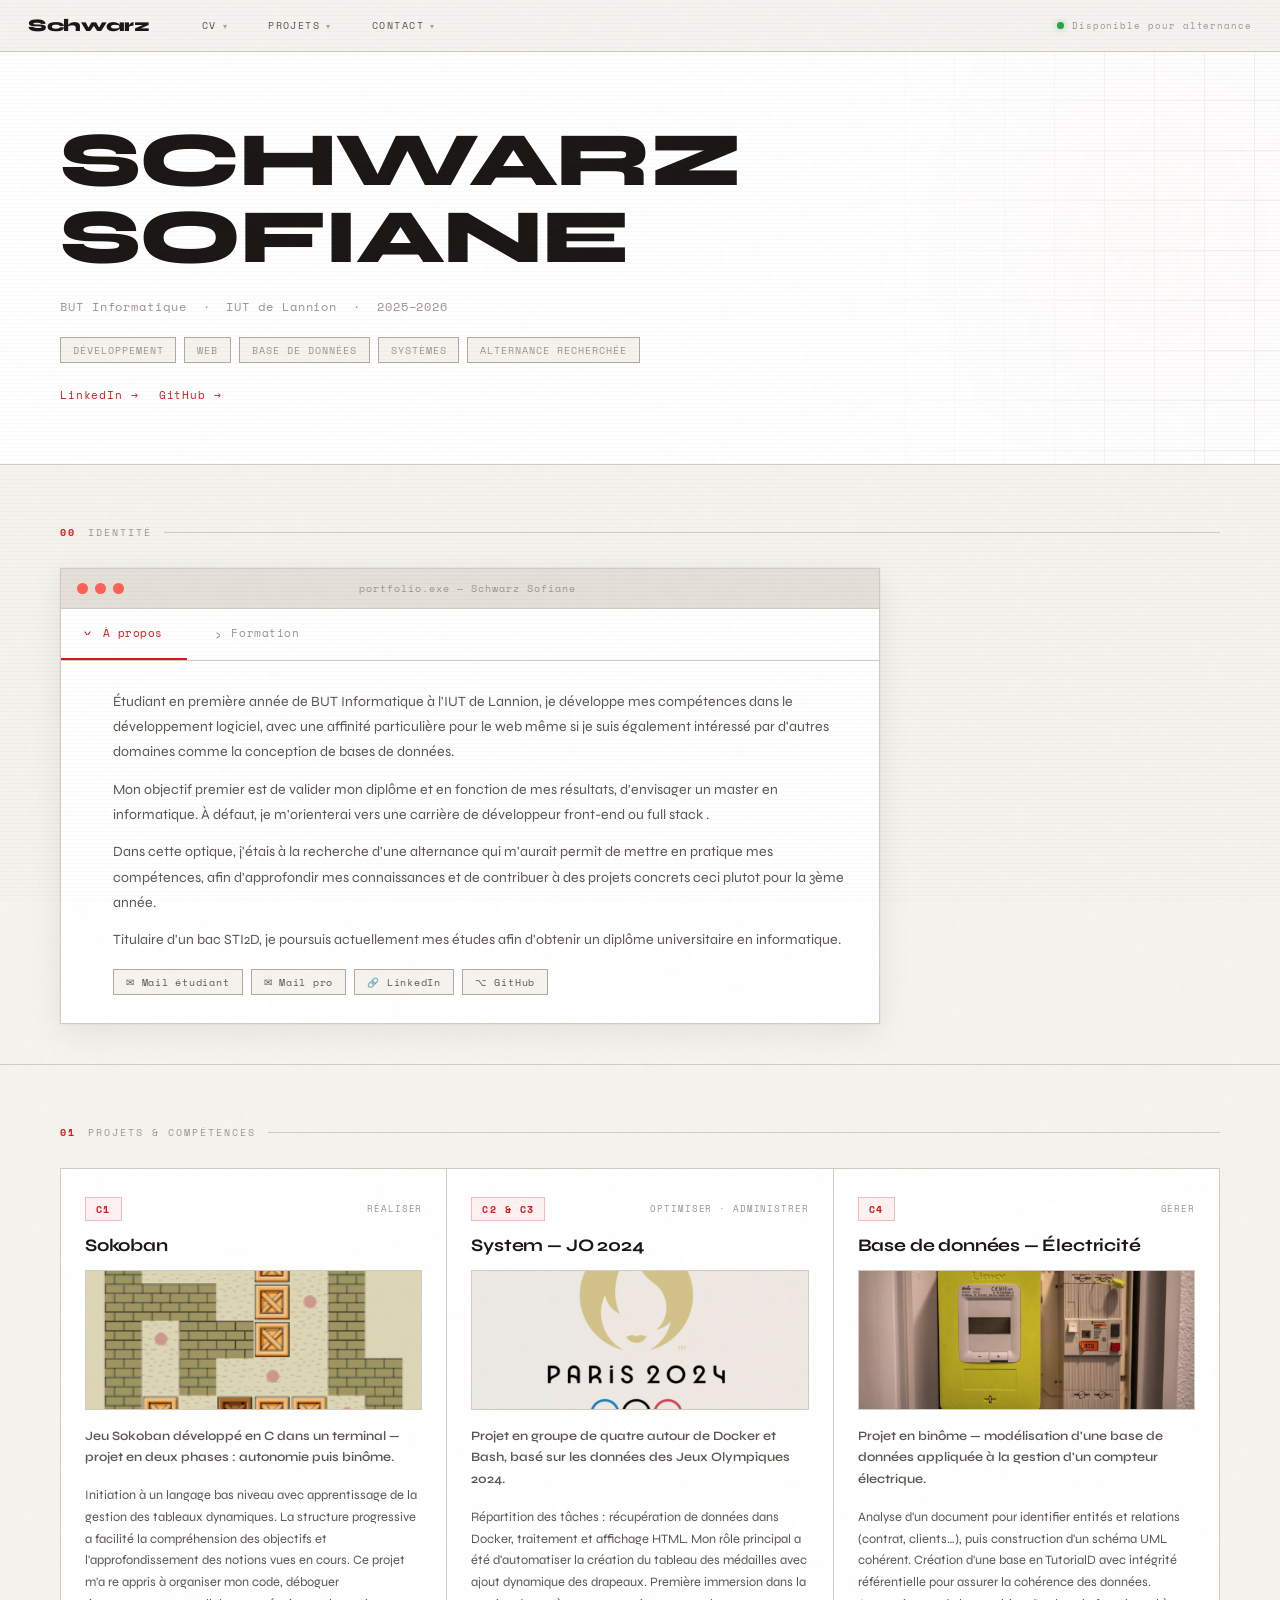
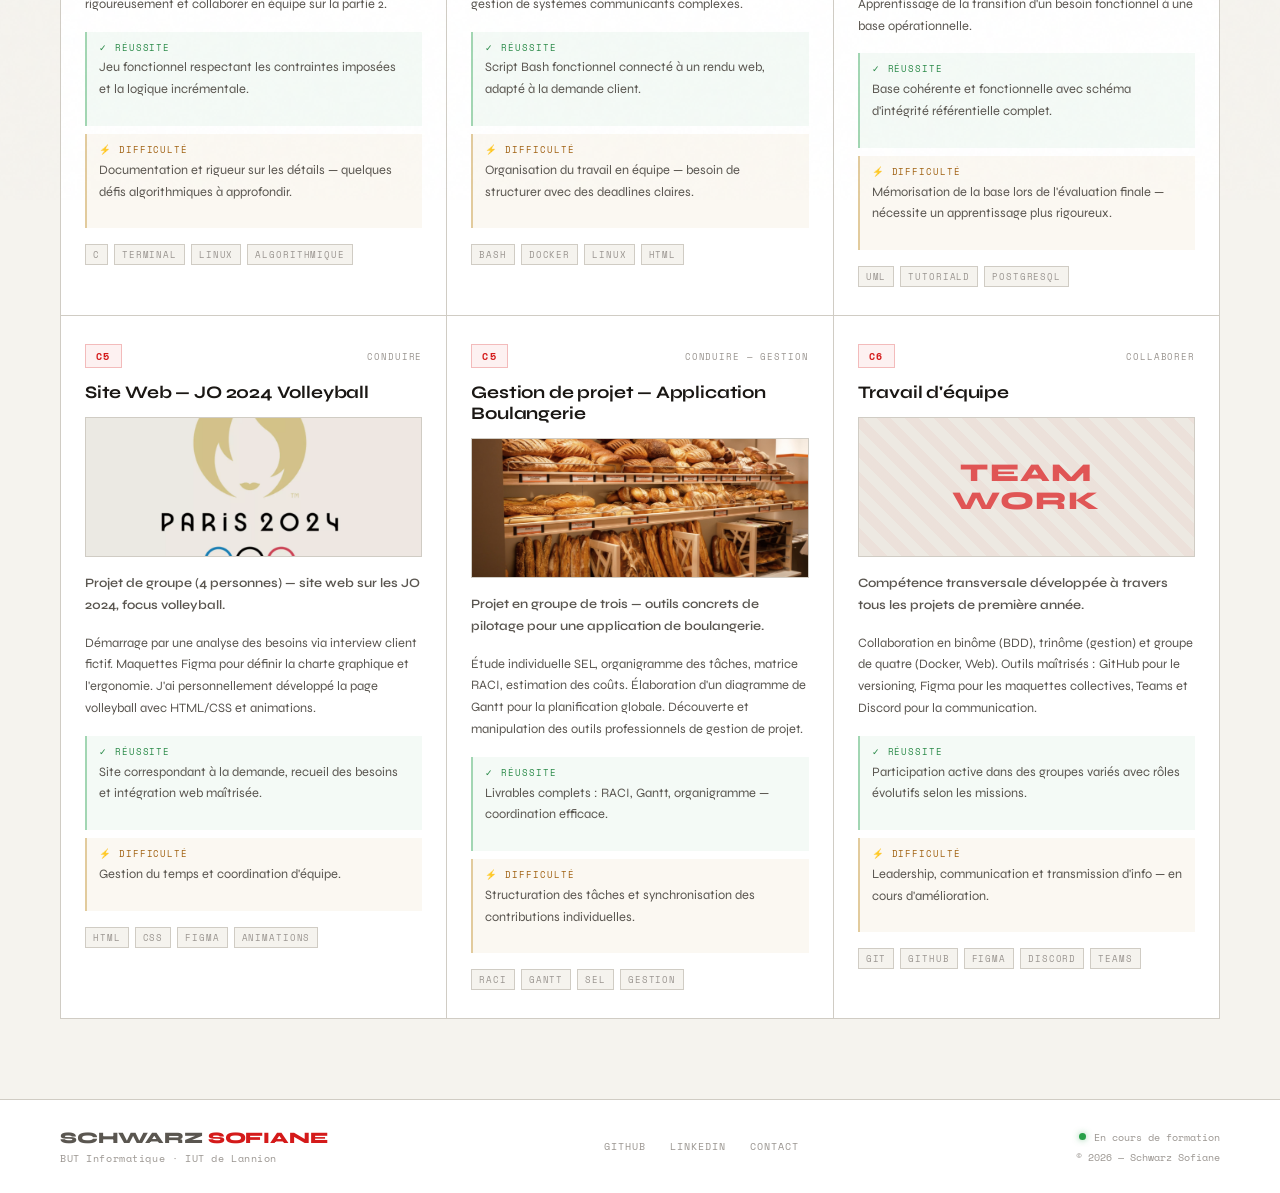
==== commit ad0f82e1: "gqdsfgfdg" ====
--- a/index.html
+++ b/index.html
@@ -110,19 +110,20 @@
                      <div class="content-icon"></div>
                      <div>
                         <p>
-                           Étudiant en première année de BUT Informatique à l'IUT de Lannion, je développe une expertise
-                           dans le développement logiciel, avec une affinité particulière pour le web.
-                        </p>
-                        <p>
-                           Mon objectif est de valider mon diplôme et, en fonction de mes résultats, d'envisager un master
-                           en informatique. À défaut, je m'orienterai vers une carrière de développeur front-end ou full stack.
-                        </p>
-                        <p>
-                           Dans cette optique, je suis à la recherche d'une alternance qui me permettrait de mettre en pratique
-                           mes compétences, d'approfondir mes connaissances et de contribuer à des projets concrets.
-                        </p>
-                        <p>
-                           Titulaire d'un baccalauréat STI2D, je poursuis actuellement mes études afin d'obtenir un diplôme
+                           Étudiant en première année de BUT Informatique à l'IUT de Lannion, je développe mes compétences
+                           dans le développement logiciel, avec une affinité particulière pour le web même si je suis également intéressé par d'autres domaines 
+                           comme la conception de bases de données.
+                        </p>
+                        <p>
+                           Mon objectif premier est de valider mon diplôme et en fonction de mes résultats, d'envisager un master
+                           en informatique. À défaut, je m'orienterai vers une carrière de développeur front-end ou full stack .
+                        </p>
+                        <p>
+                           Dans cette optique, j'étais à la recherche d'une alternance qui m'aurait permit de mettre en pratique
+                           mes compétences, afin d'approfondir mes connaissances et de contribuer à des projets concrets ceci plutot pour la 3ème année.
+                        </p>
+                        <p>
+                           Titulaire d'un bac STI2D, je poursuis actuellement mes études afin d'obtenir un diplôme
                            universitaire en informatique.
                         </p>
                         <div class="contact-chips">
@@ -140,18 +141,18 @@
                      <div class="content-icon"></div>
                      <div>
                         <p>
-                           Le BUT Informatique est une formation professionnalisante en trois ans, visant à former des
-                           spécialistes polyvalents. La première année m'a permis d'acquérir des bases solides : développement
-                           en C, HTML/CSS, SQL, scripting Bash et gestion de projet.
+                           Le BUT Informatique est une formation professionnalisante sur trois ans, visant à former de futures
+                           spécialistes dans divers domaines.Pour ma part dans la filiere informatique ma premiere année m'a permis d'acquérir des bases solides en développement dans des lanquages comme le tels que le
+                           C, HTML/CSS, postgreSQL, scripting Bash mais également en gestion de projet.
                         </p>
                         <p>Deux parcours de spécialisation m'intéressent :</p>
                         <ul class="formation-list">
-                           <li><span class="li-bullet">A</span> Réalisation d'applications — web, mobile, front-end & back-end</li>
-                           <li><span class="li-bullet">C</span> Systèmes d'information & data — collecte, traitement, IA</li>
+                           <li><span class="li-bullet">A</span> le parcours réalisation d’applications - conception, développement, validation</li>
+                           <li><span class="li-bullet">C</span> le parcours administration, gestion et exploitation des données</li>
                         </ul>
                         <p>
                            À l'issue du BUT, je souhaite poursuivre en master ou m'orienter vers un poste de développeur
-                           web front-end ou full-stack, idéalement en alternance dès la deuxième année.
+                           web front-end ou full-stack, idéalement en alternance en 3 ème année.
                         </p>
                         <a class="content-link" href="https://iut-lannion.univ-rennes.fr" target="_blank">
                            iut-lannion.univ-rennes.fr →
@@ -177,7 +178,7 @@
                </div>
                <h2>Sokoban</h2>
                <div class="card-img-wrap">
-                  <img src="Picture/Project/Proj_sokoban.png" alt="Capture du projet Sokoban" loading="lazy">
+                  <img src="/Sokoban_ani.gif" alt="Capture du projet Sokoban" loading="lazy">
                </div>
                <p class="card-lead">
                   Jeu Sokoban développé en C dans un terminal — projet en deux phases : autonomie puis binôme.
@@ -238,7 +239,7 @@
                </div>
                <h2>Base de données — Électricité</h2>
                <div class="card-img-wrap">
-                  <img src="Picture/Project/Proj_postgreSQL.png" alt="Capture BDD PostgreSQL" loading="lazy">
+                  <img src="/Installation compteur électrique.png" alt="Capture BDD PostgreSQL" loading="lazy">
                </div>
                <p class="card-lead">
                   Projet en binôme — modélisation d'une base de données appliquée à la gestion d'un compteur électrique.
@@ -299,7 +300,7 @@
                </div>
                <h2>Gestion de projet — Application Boulangerie</h2>
                <div class="card-img-wrap">
-                  <img src="Picture/Project/Proj_gestion.png" alt="Capture gestion de projet" loading="lazy">
+                  <img src="/277001415-boulangerie-patisserie-michael-1-1600x900.jpg" alt="Capture gestion de projet" loading="lazy">
                </div>
                <p class="card-lead">
                   Projet en groupe de trois — outils concrets de pilotage pour une application de boulangerie.
@@ -359,7 +360,6 @@
 
    </main>
 
-   <!-- ===== FOOTER ===== -->
    <footer>
       <div class="footer-inner">
          <div class="footer-col">
--- a/style.css
+++ b/style.css
@@ -37,9 +37,7 @@
 
 a { color: inherit; text-decoration: none; }
 
-/* ===========================
-   GRAIN — très léger sur fond clair
-   =========================== */
+
 .grain {
    position: fixed;
    inset: -200%;
@@ -66,9 +64,7 @@
    100% { transform: translate(0,0); }
 }
 
-/* ===========================
-   SCANLINES — subtil sur fond clair
-   =========================== */
+
 .scanlines {
    position: fixed;
    inset: 0;
@@ -83,9 +79,7 @@
    z-index: 9998;
 }
 
-/* ===========================
-   NAVBAR
-   =========================== */
+
 .navbar {
    position: fixed;
    top: 0; left: 0; right: 0;
@@ -196,9 +190,6 @@
    white-space: nowrap;
 }
 
-/* ===========================
-   HEADER
-   =========================== */
 header {
    position: relative;
    min-height: 420px;
@@ -217,7 +208,6 @@
    flex: 1;
 }
 
-/* === GLITCH (version claire) === */
 .glitch {
    position: relative;
    font-family: var(--font-display);
@@ -237,14 +227,14 @@
 }
 
 .glitch span:first-child {
-   color: var(--red);
+   color: #0000;
    animation: glitch-1 3.5s infinite steps(1);
    clip-path: polygon(0 0, 100% 0, 100% 35%, 0 35%);
    opacity: 0;
 }
 
 .glitch span:last-child {
-   color: var(--cyan);
+   color: #0000;
    animation: glitch-2 3.5s infinite steps(1);
    clip-path: polygon(0 65%, 100% 65%, 100% 100%, 0 100%);
    opacity: 0;
@@ -314,7 +304,6 @@
 
 .header-link:hover { border-bottom-color: var(--red); }
 
-/* Deco grid claire */
 .header-deco {
    position: absolute;
    right: 0; top: 0; bottom: 0;
@@ -339,15 +328,9 @@
    inset: 0;
    background: radial-gradient(circle at 70% 50%, var(--red-glow), transparent 60%);
 }
-
-/* ===========================
-   MAIN
-   =========================== */
 main { padding: 0 0 80px; }
 
-/* ===========================
-   SECTION LABELS
-   =========================== */
+
 .section-label {
    font-family: var(--font-mono);
    font-size: 0.62rem;
@@ -369,18 +352,14 @@
 
 .label-num { color: var(--red); font-weight: 700; }
 
-/* ===========================
-   ABOUT SECTION
-   =========================== */
+
 .about-section {
    padding: 60px 60px 40px;
    border-bottom: 1px solid var(--border);
    background: var(--bg);
 }
 
-/* ===========================
-   WINDOW
-   =========================== */
+
 .window {
    background: var(--bg-white);
    border: 1px solid var(--border);
@@ -416,9 +395,11 @@
 
 .win-spacer { width: 52px; }
 
-/* ===========================
-   TABS
-   =========================== */
+
+
+
+
+
 .tabs input { display: none; }
 
 .tabs label {
@@ -553,17 +534,13 @@
 
 .content-link:hover { border-bottom-color: var(--red); }
 
-/* ===========================
-   SKILLS SECTION
-   =========================== */
+
 .skills-section {
    padding: 60px 60px 0;
    background: var(--bg);
 }
 
-/* ===========================
-   CARDS GRID
-   =========================== */
+
 .cards-grid {
    display: grid;
    grid-template-columns: repeat(3, 1fr);
@@ -572,9 +549,8 @@
    border: 1px solid var(--border);
 }
 
-/* ===========================
-   CARD
-   =========================== */
+
+
 .card {
    background: var(--bg-white);
    padding: 28px 24px;
@@ -602,7 +578,7 @@
 .card:hover { background: #faf8f4; }
 .card:hover::before { opacity: 1; }
 
-/* Barre de couleur top sur hover */
+
 .card::after {
    content: '';
    position: absolute;
@@ -651,7 +627,7 @@
    color: var(--text);
 }
 
-/* Card image */
+
 .card-img-wrap {
    width: 100%;
    height: 140px;
@@ -772,9 +748,7 @@
    color: var(--text-dim);
 }
 
-/* ===========================
-   FOOTER
-   =========================== */
+
 footer {
    border-top: 1px solid var(--border);
    padding: 28px 60px;
@@ -852,9 +826,7 @@
    50%       { opacity: 0.6; box-shadow: 0 0 12px rgba(40,160,72,0.4); }
 }
 
-/* ===========================
-   RESPONSIVE
-   =========================== */
+
 @media (max-width: 1200px) {
    .cards-grid { grid-template-columns: repeat(2, 1fr); }
 }
